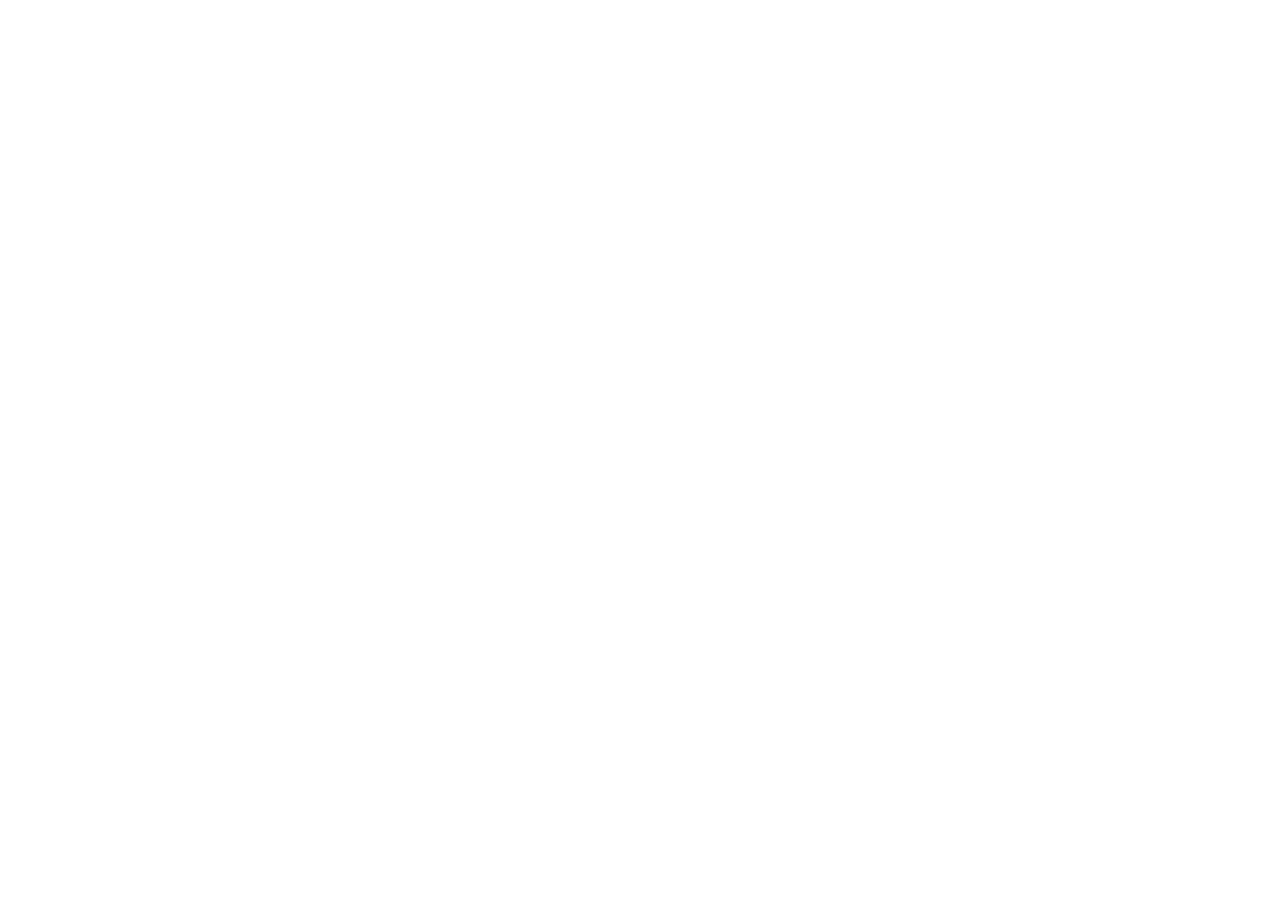
==== pages/pets/index.html @ 158d52a3 "init: start shelter task" ====
<!DOCTYPE html>
<html lang="en">
<head>
  <meta charset="UTF-8">
  <meta http-equiv="X-UA-Compatible" content="IE=edge">
  <meta name="viewport" content="width=device-width, initial-scale=1.0">
  <title>Our pets</title>
</head>
<body>
  
</body>
</html>
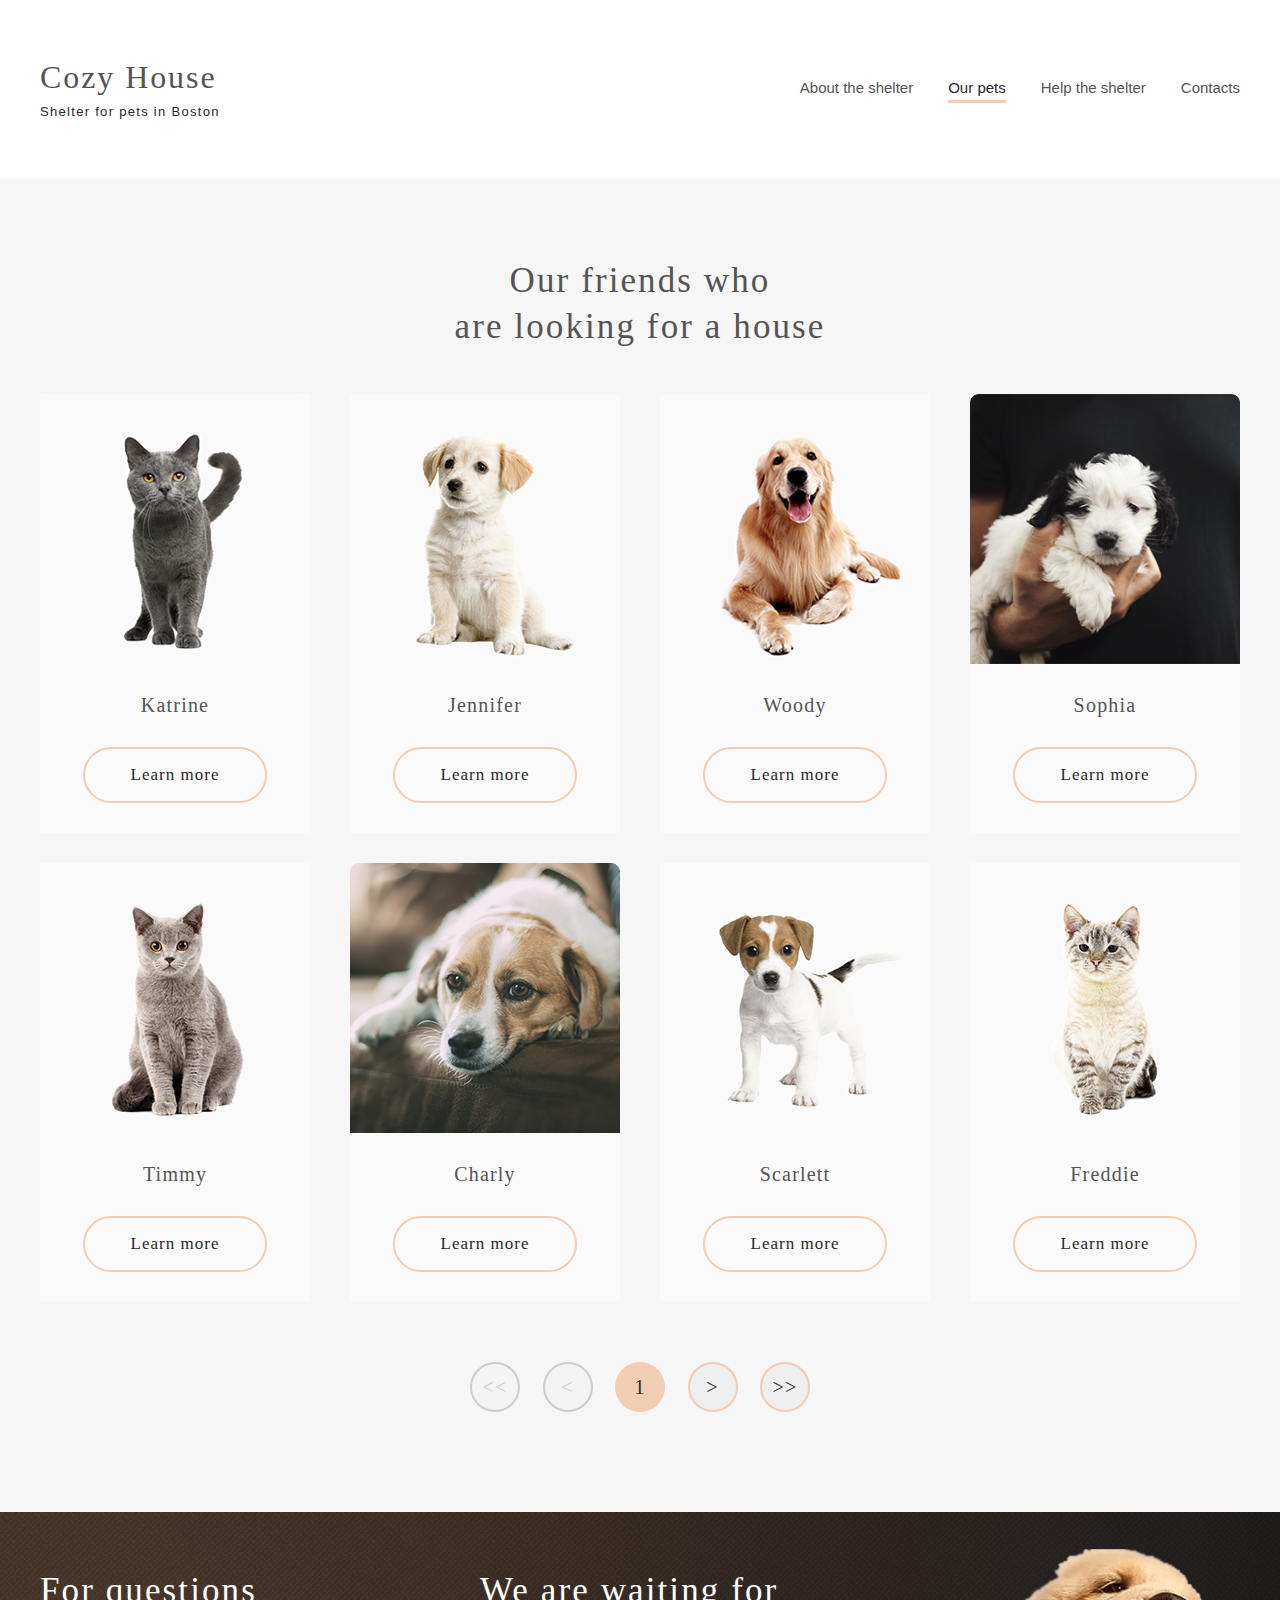
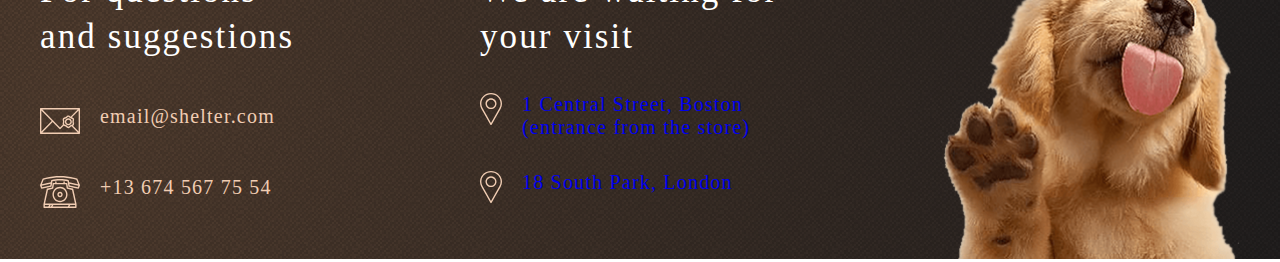
==== commit 52d8905e: "feat: add desktop version of pets page" ====
--- a/pages/pets/index.html
+++ b/pages/pets/index.html
@@ -4,9 +4,141 @@
   <meta charset="UTF-8">
   <meta http-equiv="X-UA-Compatible" content="IE=edge">
   <meta name="viewport" content="width=device-width, initial-scale=1.0">
-  <title>Our pets</title>
+  <title>Cozy House - our pets</title>
+  <link rel="stylesheet" href="./style.css">
 </head>
 <body>
-  
+  <header class="header">
+    <div class="container header__container">
+      <div class="logo" onclick="window.location.href='../main/index.html'">
+        <h1 class="logo__title">Cozy House</h1>
+        <p class="logo__subtitle">Shelter for pets in Boston</p>
+      </div>
+      <nav class="menu">
+        <ul class="menu__list">
+          <li class="menu__item">
+            <a href="../main/index.html" class="menu__link">About the shelter</a>
+          </li>
+          <li class="menu__item">
+            <a href="#" class="menu__link">Our pets</a>
+          </li>
+          <li class="menu__item">
+            <a href="../main/index.html#help" class="menu__link">Help the shelter</a>
+          </li>
+          <li class="menu__item">
+            <a href="#footer" class="menu__link">Contacts</a>
+          </li>
+        </ul>
+      </nav>
+    </div>
+  </header>
+  <main class="main">
+    <section id="pets" class="pets">
+      <div class="container pets__container">
+        <h2 class="section-title section-title--pets">
+          Our friends who<br>are looking for a house
+        </h2>
+        <div class="slider">
+          <ul class="slider__list">
+            <li class="slider__item">
+              <img src="../../assets/images/pets-katrine.png" alt="" class="pet__img">
+              <p class="pet__name">
+                Katrine
+              </p>
+              <button class="btn btn--slider">Learn more</button>
+            </li>
+            <li class="slider__item">
+              <img src="../../assets/images/pets-jennifer.png" alt="" class="pet__img">
+              <p class="pet__name">
+                Jennifer
+              </p>
+              <button class="btn btn--slider">Learn more</button>
+            </li>
+            <li class="slider__item">
+              <img src="../../assets/images/pets-woody.png" alt="" class="pet__img">
+              <p class="pet__name">
+                Woody
+              </p>
+              <button class="btn btn--slider">Learn more</button>
+            </li>
+            <li class="slider__item">
+              <img src="../../assets/images/pets-sofia.png" alt="" class="pet__img">
+              <p class="pet__name">
+                Sophia
+              </p>
+              <button class="btn btn--slider">Learn more</button>
+            </li>
+            <li class="slider__item">
+              <img src="../../assets/images/pets-timmy.png" alt="" class="pet__img">
+              <p class="pet__name">
+                Timmy
+              </p>
+              <button class="btn btn--slider">Learn more</button>
+            </li>
+            <li class="slider__item">
+              <img src="../../assets/images/pets-charly.png" alt="" class="pet__img">
+              <p class="pet__name">
+                Charly
+              </p>
+              <button class="btn btn--slider">Learn more</button>
+            </li>
+            <li class="slider__item">
+              <img src="../../assets/images/pets-scarlet.png" alt="" class="pet__img">
+              <p class="pet__name">
+                Scarlett
+              </p>
+              <button class="btn btn--slider">Learn more</button>
+            </li>
+            <li class="slider__item">
+              <img src="../../assets/images/pets-freddie.png" alt="" class="pet__img">
+              <p class="pet__name">
+                Freddie
+              </p>
+              <button class="btn btn--slider">Learn more</button>
+            </li>
+          </ul>
+          <div class="slider__pagination">
+            <button disabled data-disabled class="pagination__btn pagination__btn--disabled" href="#">&#60;&#60;</button>
+            <button disabled data-disabled class="pagination__btn pagination__btn--disabled" href="#">&#60;</button>
+            <button class="pagination__btn pagination__btn pagination__btn--number" href="#">1</button>
+            <button class="pagination__btn pagination__btn--active" href="#">&#62;</button>
+            <button class="pagination__btn pagination__btn--active" href="#">&#62;&#62;</button>
+          </div>
+        </div>
+      </div>
+    </section>
+  </main>
+  <footer id="footer" class="footer">
+    <div class="container footer__container">
+      <div class="contact__wrapper">
+        <h3 class="contact__title">
+          For questions and suggestions
+        </h3>
+        <ul class="contact__list">
+          <li class="contact__item">
+            <a class="contact__mail" href="mailto:email@shelter.com">email@shelter.com</a>
+          </li>
+          <li class="contact__item">
+            <a class="contact__tel" href="tel:+13 674 567 75 54">+13 674 567 75 54</a>
+          </li>
+        </ul>
+      </div>
+      <div class="adress__wrapper">
+        <h3 class="adress__title">
+          We are waiting for your visit
+        </h3>
+        <ul class="adress__list">
+          <li class="adress__item"><a target="_blank" href="https://www.google.com/maps/place/Boston,+MA,+USA/@42.3143499,-70.970284,11z/data=!4m2!3m1!1s0x89e3652d0d3d311b:0x787cbf240162e8a0">
+            1 Central Street, Boston (entrance from the store)
+          </a></li>
+          <li class="adress__item">
+            <a target="_blank" href="https://www.google.com/maps/place/Boston,+MA,+USA/@42.3143499,-70.970284,11z/data=!4m2!3m1!1s0x89e3652d0d3d311b:0x787cbf240162e8a0">
+              18 South Park, London
+            </a>
+          </li>
+        </ul>
+      </div>
+    </div>
+  </footer>
 </body>
 </html>--- a/pages/pets/style.css
+++ b/pages/pets/style.css
@@ -0,0 +1,751 @@
+html, body, div, span, applet, object, iframe,
+h1, h2, h3, h4, h5, h6, p, blockquote, pre,
+a, abbr, acronym, address, big, cite, code,
+del, dfn, em, img, ins, kbd, q, s, samp,
+small, strike, strong, sub, sup, tt, var,
+b, u, i, center,
+dl, dt, dd, ol, ul, li,
+fieldset, form, label, legend,
+table, caption, tbody, tfoot, thead, tr, th, td,
+article, aside, canvas, details, embed,
+figure, figcaption, footer, header, hgroup,
+menu, nav, output, ruby, section, summary,
+time, mark, audio, video {
+  margin: 0;
+  padding: 0;
+  border: 0;
+  font-size: 100%;
+  font: inherit;
+  vertical-align: baseline;
+}
+
+/* make sure to set some focus styles for accessibility */
+:focus {
+  outline: 0;
+}
+
+/* HTML5 display-role reset for older browsers */
+article, aside, details, figcaption, figure,
+footer, header, hgroup, menu, nav, section {
+  display: block;
+}
+
+body {
+  line-height: 1;
+}
+
+ol, ul {
+  list-style: none;
+}
+
+blockquote, q {
+  quotes: none;
+}
+
+blockquote:before, blockquote:after,
+q:before, q:after {
+  content: "";
+  content: none;
+}
+
+table {
+  border-collapse: collapse;
+  border-spacing: 0;
+}
+
+input[type=search]::-webkit-search-cancel-button,
+input[type=search]::-webkit-search-decoration,
+input[type=search]::-webkit-search-results-button,
+input[type=search]::-webkit-search-results-decoration {
+  -webkit-appearance: none;
+  -moz-appearance: none;
+}
+
+input[type=search] {
+  -webkit-appearance: none;
+  -moz-appearance: none;
+  -webkit-box-sizing: content-box;
+  box-sizing: content-box;
+}
+
+textarea {
+  overflow: auto;
+  vertical-align: top;
+  resize: vertical;
+}
+
+/**
+ * Correct `inline-block` display not defined in IE 6/7/8/9 and Firefox 3.
+ */
+audio,
+canvas,
+video {
+  display: inline-block;
+  *display: inline;
+  *zoom: 1;
+  max-width: 100%;
+}
+
+/**
+ * Prevent modern browsers from displaying `audio` without controls.
+ * Remove excess height in iOS 5 devices.
+ */
+audio:not([controls]) {
+  display: none;
+  height: 0;
+}
+
+/**
+ * Address styling not present in IE 7/8/9, Firefox 3, and Safari 4.
+ * Known issue: no IE 6 support.
+ */
+[hidden] {
+  display: none;
+}
+
+/**
+ * 1. Correct text resizing oddly in IE 6/7 when body `font-size` is set using
+ *    `em` units.
+ * 2. Prevent iOS text size adjust after orientation change, without disabling
+ *    user zoom.
+ */
+html {
+  font-size: 100%;
+  /* 1 */
+  -webkit-text-size-adjust: 100%;
+  /* 2 */
+  -ms-text-size-adjust: 100%;
+  /* 2 */
+}
+
+/**
+ * Address `outline` inconsistency between Chrome and other browsers.
+ */
+a:focus {
+  outline: thin dotted;
+}
+
+/**
+ * Improve readability when focused and also mouse hovered in all browsers.
+ */
+a:active,
+a:hover {
+  outline: 0;
+}
+
+/**
+ * 1. Remove border when inside `a` element in IE 6/7/8/9 and Firefox 3.
+ * 2. Improve image quality when scaled in IE 7.
+ */
+img {
+  border: 0;
+  /* 1 */
+  -ms-interpolation-mode: bicubic;
+  /* 2 */
+}
+
+/**
+ * Address margin not present in IE 6/7/8/9, Safari 5, and Opera 11.
+ */
+figure {
+  margin: 0;
+}
+
+/**
+ * Correct margin displayed oddly in IE 6/7.
+ */
+form {
+  margin: 0;
+}
+
+/**
+ * Define consistent border, margin, and padding.
+ */
+fieldset {
+  border: 1px solid #c0c0c0;
+  margin: 0 2px;
+  padding: 0.35em 0.625em 0.75em;
+}
+
+/**
+ * 1. Correct color not being inherited in IE 6/7/8/9.
+ * 2. Correct text not wrapping in Firefox 3.
+ * 3. Correct alignment displayed oddly in IE 6/7.
+ */
+legend {
+  border: 0;
+  /* 1 */
+  padding: 0;
+  white-space: normal;
+  /* 2 */
+  *margin-left: -7px;
+  /* 3 */
+}
+
+/**
+ * 1. Correct font size not being inherited in all browsers.
+ * 2. Address margins set differently in IE 6/7, Firefox 3+, Safari 5,
+ *    and Chrome.
+ * 3. Improve appearance and consistency in all browsers.
+ */
+button,
+input,
+select,
+textarea {
+  font-size: 100%;
+  /* 1 */
+  margin: 0;
+  /* 2 */
+  vertical-align: baseline;
+  /* 3 */
+  *vertical-align: middle;
+  /* 3 */
+}
+
+/**
+ * Address Firefox 3+ setting `line-height` on `input` using `!important` in
+ * the UA stylesheet.
+ */
+button,
+input {
+  line-height: normal;
+}
+
+/**
+ * Address inconsistent `text-transform` inheritance for `button` and `select`.
+ * All other form control elements do not inherit `text-transform` values.
+ * Correct `button` style inheritance in Chrome, Safari 5+, and IE 6+.
+ * Correct `select` style inheritance in Firefox 4+ and Opera.
+ */
+button,
+select {
+  text-transform: none;
+}
+
+/**
+ * 1. Avoid the WebKit bug in Android 4.0.* where (2) destroys native `audio`
+ *    and `video` controls.
+ * 2. Correct inability to style clickable `input` types in iOS.
+ * 3. Improve usability and consistency of cursor style between image-type
+ *    `input` and others.
+ * 4. Remove inner spacing in IE 7 without affecting normal text inputs.
+ *    Known issue: inner spacing remains in IE 6.
+ */
+button,
+html input[type=button],
+input[type=reset],
+input[type=submit] {
+  -webkit-appearance: button;
+  /* 2 */
+  cursor: pointer;
+  /* 3 */
+  *overflow: visible;
+  /* 4 */
+}
+
+/**
+ * Re-set default cursor for disabled elements.
+ */
+button[disabled],
+html input[disabled] {
+  cursor: default;
+}
+
+/**
+ * 1. Address box sizing set to content-box in IE 8/9.
+ * 2. Remove excess padding in IE 8/9.
+ * 3. Remove excess padding in IE 7.
+ *    Known issue: excess padding remains in IE 6.
+ */
+input[type=checkbox],
+input[type=radio] {
+  -webkit-box-sizing: border-box;
+  box-sizing: border-box;
+  /* 1 */
+  padding: 0;
+  /* 2 */
+  *height: 13px;
+  /* 3 */
+  *width: 13px;
+  /* 3 */
+}
+
+/**
+ * 1. Address `appearance` set to `searchfield` in Safari 5 and Chrome.
+ * 2. Address `box-sizing` set to `border-box` in Safari 5 and Chrome
+ *    (include `-moz` to future-proof).
+ */
+input[type=search] {
+  -webkit-appearance: textfield;
+  /* 1 */
+  -webkit-box-sizing: content-box;
+  /* 2 */
+  box-sizing: content-box;
+}
+
+/**
+ * Remove inner padding and search cancel button in Safari 5 and Chrome
+ * on OS X.
+ */
+input[type=search]::-webkit-search-cancel-button,
+input[type=search]::-webkit-search-decoration {
+  -webkit-appearance: none;
+}
+
+/**
+ * Remove inner padding and border in Firefox 3+.
+ */
+button::-moz-focus-inner,
+input::-moz-focus-inner {
+  border: 0;
+  padding: 0;
+}
+
+/**
+ * 1. Remove default vertical scrollbar in IE 6/7/8/9.
+ * 2. Improve readability and alignment in all browsers.
+ */
+textarea {
+  overflow: auto;
+  /* 1 */
+  vertical-align: top;
+  /* 2 */
+}
+
+/**
+ * Remove most spacing between table cells.
+ */
+table {
+  border-collapse: collapse;
+  border-spacing: 0;
+}
+
+html,
+button,
+input,
+select,
+textarea {
+  color: #222;
+}
+
+::-moz-selection {
+  background: #b3d4fc;
+  text-shadow: none;
+}
+
+::selection {
+  background: #b3d4fc;
+  text-shadow: none;
+}
+
+img {
+  vertical-align: middle;
+}
+
+fieldset {
+  border: 0;
+  margin: 0;
+  padding: 0;
+}
+
+textarea {
+  resize: vertical;
+}
+
+.chromeframe {
+  margin: 0.2em 0;
+  background: #ccc;
+  color: #000;
+  padding: 0.2em 0;
+}
+
+@font-face {
+  font-family: "Georgia";
+  font-style: normal;
+  font-weight: 400;
+  src: url("../../fonts/Georgia.woff") format("woff");
+}
+@font-face {
+  font-family: "Arial";
+  font-style: normal;
+  font-weight: 400;
+  src: url("../../fonts/ArialMT.woff") format("woff");
+}
+.btn {
+  background-color: #F1CDB3;
+  border-radius: 100px;
+  padding: 15px 45px;
+  border: none;
+  font-family: "Georgia";
+  font-weight: 400;
+  font-size: 17px;
+  color: #292929;
+  letter-spacing: 0.06em;
+  line-height: 130%;
+}
+.btn:hover {
+  background-color: #FDDCC4;
+}
+.btn--slider {
+  border: 2px solid #F1CDB3;
+  background-color: transparent;
+  border-radius: 100px;
+}
+.btn--slider:hover {
+  background-color: #FDDCC4;
+}
+.btn--pet {
+  display: block;
+  margin: 0 auto;
+}
+
+.header {
+  width: 100%;
+  padding: 60px 0;
+  position: absolute;
+  z-index: 100;
+}
+
+.header__container {
+  display: flex;
+  justify-content: space-between;
+  align-items: center;
+}
+
+.logo__title {
+  font-family: "Georgia";
+  font-weight: 400;
+  font-size: 32px;
+  color: #F1CDB3;
+  line-height: 110%;
+  letter-spacing: 0.06em;
+  margin-bottom: 10px;
+}
+.logo__subtitle {
+  font-family: "Arial";
+  font-weight: 400;
+  font-size: 13px;
+  color: #FFFFFF;
+  letter-spacing: 0.1em;
+}
+
+.menu__list {
+  display: flex;
+}
+.menu__item {
+  border-bottom: 3px solid transparent;
+}
+.menu__item:not(:last-child) {
+  margin-right: 35px;
+}
+.menu__item:hover {
+  color: #FAFAFA;
+}
+.menu__item:active {
+  color: #FAFAFA;
+  border-bottom: 3px solid #F1CDB3;
+}
+.menu__item:first-child {
+  border-bottom: 3px solid #F1CDB3;
+}
+.menu__link {
+  font-family: "Arial";
+  font-weight: 400;
+  font-size: 15px;
+  color: #CDCDCD;
+  line-height: 160%;
+}
+.menu__link:hover {
+  color: #FAFAFA;
+}
+.menu__link:first-child {
+  color: #FAFAFA;
+}
+
+.btn--left, .btn--right {
+  border: 2px solid #F1CDB3;
+  border-radius: 50%;
+  padding: 19px 23px;
+  position: absolute;
+  top: 50%;
+}
+.btn--left:hover, .btn--right:hover {
+  background-color: #FDDCC4;
+}
+.btn--left::after, .btn--right::after {
+  content: url("../../assets/icons/arrow.svg");
+  height: 6px;
+}
+
+.btn--left {
+  left: 0;
+}
+
+.btn--right {
+  right: 0;
+  transform: rotate(-180deg);
+}
+
+.slider {
+  margin: 0 auto;
+  margin-bottom: 60px;
+  position: relative;
+}
+.slider__list {
+  display: flex;
+  justify-content: space-evenly;
+}
+.slider__item {
+  background-color: #FAFAFA;
+  display: flex;
+  flex-direction: column;
+  align-items: center;
+}
+.slider__item:hover {
+  cursor: pointer;
+}
+.slider__item:hover .btn--slider {
+  background-color: #FDDCC4;
+}
+
+.pet__img {
+  margin-bottom: 30px;
+}
+.pet__name {
+  font-family: "Georgia";
+  font-weight: 400;
+  font-size: 20px;
+  color: #545454;
+  line-height: 115%;
+  letter-spacing: 0.06em;
+}
+
+.btn--slider {
+  margin: 30px 0 30px;
+}
+
+.pagination__btn {
+  border: 2px solid #CDCDCD;
+  border-radius: 50%;
+}
+.footer {
+  background: url("../../assets/images/noise_transparent@2x.png"), radial-gradient(110.67% 538.64% at 5.73% 50%, #513D2F 0%, #1A1A1C 100%), #211F20;
+}
+
+#footer .footer__container {
+  display: flex;
+  justify-content: flex-start;
+  position: relative;
+  padding-top: 56px;
+  padding-bottom: 60px;
+}
+#footer .footer__container::before {
+  content: url("../../assets/images/footer-puppy.svg");
+  height: 310px;
+  position: absolute;
+  bottom: 0;
+  right: 40px;
+}
+
+.contact__wrapper {
+  max-width: 280px;
+  margin-right: 160px;
+}
+.contact__mail {
+  position: relative;
+  padding-left: 60px;
+}
+.contact__mail::before {
+  content: url("../../assets/icons/icon-email.svg");
+  position: absolute;
+  left: 0;
+  top: 0;
+}
+.contact__tel {
+  position: relative;
+  padding-left: 60px;
+}
+.contact__tel::before {
+  content: url("../../assets/icons/icon-phone.svg");
+  position: absolute;
+  left: 0;
+  top: 0;
+}
+
+.adress__wrapper {
+  max-width: 302px;
+}
+.adress__item {
+  position: relative;
+  padding-left: 42px;
+}
+.adress__item::before {
+  content: url("../../assets/icons/icon-marker.svg");
+  position: absolute;
+  left: 0;
+  top: 0;
+}
+
+.contact__title, .adress__title {
+  font-family: "Georgia";
+  font-weight: 400;
+  font-size: 35px;
+  color: #FFFFFF;
+  line-height: 130%;
+  letter-spacing: 0.06em;
+}
+
+.contact__title {
+  margin-bottom: 46px;
+}
+
+.contact__item:first-child {
+  margin-bottom: 48px;
+}
+
+.adress__title {
+  margin-bottom: 34px;
+}
+
+.adress__item:first-child {
+  margin-bottom: 32px;
+}
+
+.contact__item *, .adress__item {
+  font-family: "Georgia";
+  font-weight: 400;
+  font-size: 20px;
+  color: #F1CDB3;
+  line-height: 115%;
+  letter-spacing: 0.06em;
+}
+
+* {
+  box-sizing: border-box;
+}
+
+a {
+  text-decoration: none;
+}
+a:focus, a:active, a:visited {
+  color: inherit;
+}
+
+header, footer {
+  flex: 0 0 auto;
+}
+
+main {
+  flex: 1 0 auto;
+}
+
+.header {
+  position: sticky;
+  top: 0;
+}
+
+.logo {
+  cursor: pointer;
+}
+
+section {
+  background-color: #FFFFFF;
+}
+section:nth-child(2n+1) {
+  background-color: #F6F6F6;
+}
+
+.container {
+  max-width: 1280px;
+  margin: 0 auto;
+  padding: 0 40px;
+}
+.container:not(header .container, footer .container) {
+  padding-top: 80px;
+  padding-bottom: 100px;
+}
+
+.header {
+  background-color: #FFFFFF;
+}
+
+.logo__title {
+  color: #545454;
+}
+.logo__subtitle {
+  color: #292929;
+}
+
+.section-title {
+  font-family: "Georgia";
+  font-weight: 400;
+  font-size: 35px;
+  color: #545454;
+  letter-spacing: 0.06em;
+  line-height: 130%;
+  margin-bottom: 60px;
+}
+.section-title--pets {
+  text-align: center;
+  color: #545454;
+  margin-bottom: 45px;
+}
+
+.header .menu__link {
+  color: #545454;
+}
+.header .menu__link:hover {
+  color: #292929;
+}
+.header .menu__item:first-child:not(.header .menu__item:active) {
+  border-bottom: 3px solid transparent;
+}
+.header .menu__item a[href="#"] {
+  color: #292929;
+}
+.header .menu__item:nth-child(2) {
+  border-bottom: 3px solid #F1CDB3;
+}
+
+.slider {
+  margin: 0;
+}
+.slider__list {
+  display: grid;
+  grid-template-columns: repeat(4, 1fr);
+  gap: 30px 40px;
+  margin-bottom: 60px;
+}
+.slider__pagination {
+  width: 340px;
+  display: flex;
+  justify-content: space-between;
+  margin: 0 auto;
+}
+
+.pagination__btn {
+  width: 50px;
+  height: 50px;
+  border: 2px solid #F1CDB3;
+  border-radius: 50%;
+  font-family: "Georgia";
+  font-weight: 400;
+  font-size: 20px;
+  color: #292929;
+  letter-spacing: 0.06em;
+  line-height: 115%;
+}
+.pagination__btn--number {
+  border: none;
+  color: #292929;
+  background-color: #F1CDB3;
+}
+.pagination__btn--active:active, .pagination__btn--active:hover {
+  background-color: #F1CDB3;
+}
+.pagination__btn--disabled {
+  color: #CDCDCD;
+  border-color: #CDCDCD;
+}
+
+/*# sourceMappingURL=style.css.map */
